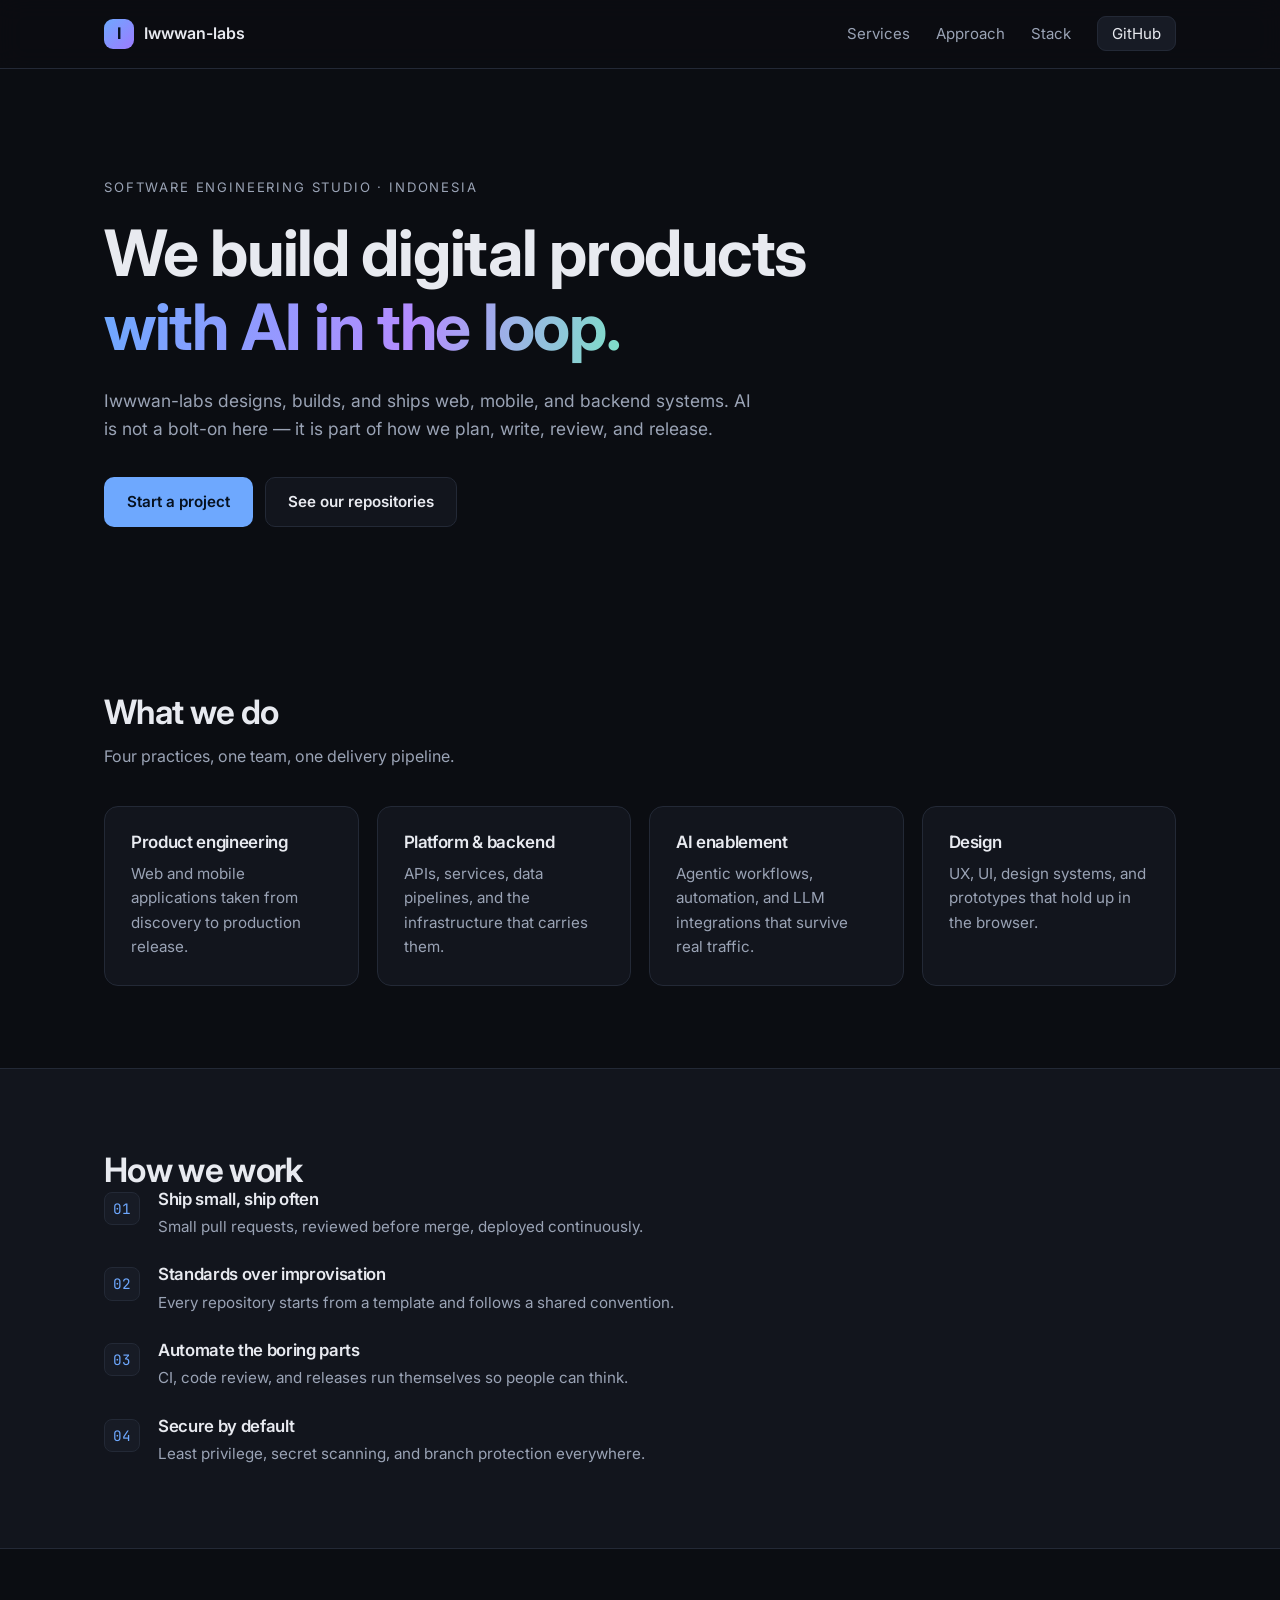
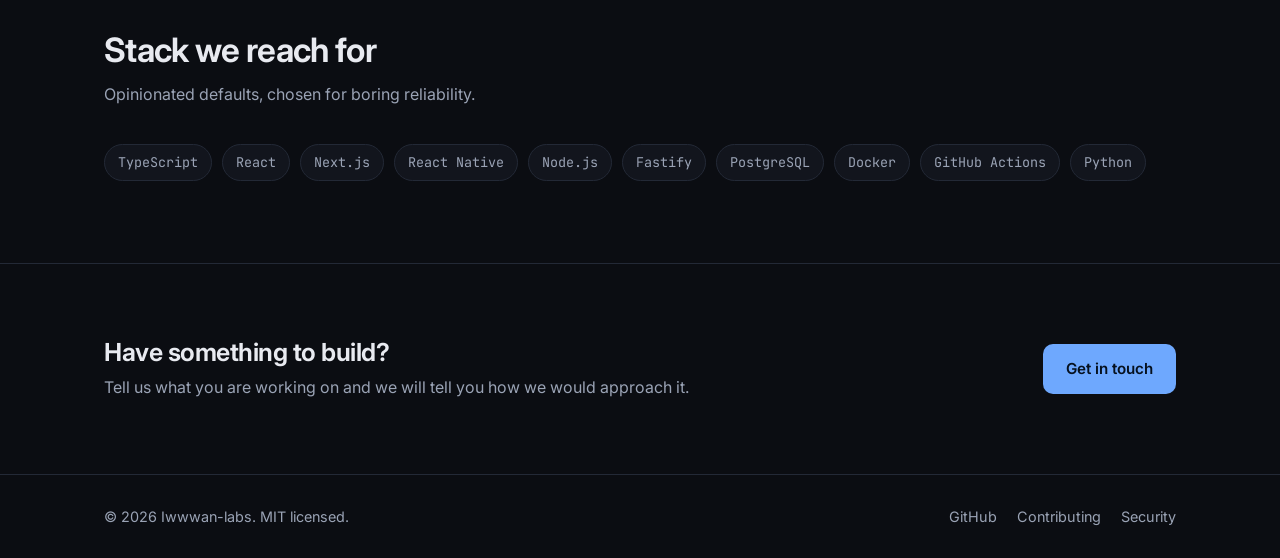
==== index.html @ 3241fed1 "feat: add landing page with Pages deployment - index.html: single-page agency landing site - styles." ====
<!DOCTYPE html>
<html lang="en">
<head>
  <meta charset="UTF-8" />
  <meta name="viewport" content="width=device-width, initial-scale=1.0" />
  <title>Iwwwan-labs — AI-Powered Digital Product &amp; Software Engineering Agency</title>
  <meta name="description" content="Iwwwan-labs designs, builds, and ships digital products — web, mobile, and backend — with AI woven into the way we work." />
  <meta property="og:title" content="Iwwwan-labs" />
  <meta property="og:description" content="AI-Powered Digital Product & Software Engineering Agency" />
  <meta property="og:type" content="website" />
  <link rel="preconnect" href="https://fonts.googleapis.com" />
  <link rel="preconnect" href="https://fonts.gstatic.com" crossorigin />
  <link href="https://fonts.googleapis.com/css2?family=Inter:wght@400;500;600;700&family=JetBrains+Mono:wght@400;500&display=swap" rel="stylesheet" />
  <link rel="stylesheet" href="styles.css" />
</head>
<body>
  <a class="skip-link" href="#main">Skip to content</a>

  <header class="site-header">
    <div class="wrap header-inner">
      <a class="brand" href="/">
        <span class="brand-mark" aria-hidden="true">I</span>
        <span class="brand-name">Iwwwan-labs</span>
      </a>
      <nav aria-label="Main">
        <ul class="nav">
          <li><a href="#services">Services</a></li>
          <li><a href="#approach">Approach</a></li>
          <li><a href="#stack">Stack</a></li>
          <li><a class="nav-cta" href="https://github.com/Iwwwan-labs">GitHub</a></li>
        </ul>
      </nav>
    </div>
  </header>

  <main id="main">
    <section class="hero">
      <div class="wrap">
        <p class="eyebrow">Software engineering studio · Indonesia</p>
        <h1>We build digital products<br /><span class="accent">with AI in the loop.</span></h1>
        <p class="lede">
          Iwwwan-labs designs, builds, and ships web, mobile, and backend systems.
          AI is not a bolt-on here — it is part of how we plan, write, review, and release.
        </p>
        <div class="hero-actions">
          <a class="btn btn-primary" href="mailto:hello@example.com">Start a project</a>
          <a class="btn btn-ghost" href="https://github.com/Iwwwan-labs">See our repositories</a>
        </div>
      </div>
    </section>

    <section id="services" class="section">
      <div class="wrap">
        <h2 class="section-title">What we do</h2>
        <p class="section-sub">Four practices, one team, one delivery pipeline.</p>
        <div class="grid">
          <article class="card">
            <h3>Product engineering</h3>
            <p>Web and mobile applications taken from discovery to production release.</p>
          </article>
          <article class="card">
            <h3>Platform &amp; backend</h3>
            <p>APIs, services, data pipelines, and the infrastructure that carries them.</p>
          </article>
          <article class="card">
            <h3>AI enablement</h3>
            <p>Agentic workflows, automation, and LLM integrations that survive real traffic.</p>
          </article>
          <article class="card">
            <h3>Design</h3>
            <p>UX, UI, design systems, and prototypes that hold up in the browser.</p>
          </article>
        </div>
      </div>
    </section>

    <section id="approach" class="section section-alt">
      <div class="wrap">
        <h2 class="section-title">How we work</h2>
        <ol class="principles">
          <li>
            <h3>Ship small, ship often</h3>
            <p>Small pull requests, reviewed before merge, deployed continuously.</p>
          </li>
          <li>
            <h3>Standards over improvisation</h3>
            <p>Every repository starts from a template and follows a shared convention.</p>
          </li>
          <li>
            <h3>Automate the boring parts</h3>
            <p>CI, code review, and releases run themselves so people can think.</p>
          </li>
          <li>
            <h3>Secure by default</h3>
            <p>Least privilege, secret scanning, and branch protection everywhere.</p>
          </li>
        </ol>
      </div>
    </section>

    <section id="stack" class="section">
      <div class="wrap">
        <h2 class="section-title">Stack we reach for</h2>
        <p class="section-sub">Opinionated defaults, chosen for boring reliability.</p>
        <ul class="tags">
          <li>TypeScript</li>
          <li>React</li>
          <li>Next.js</li>
          <li>React Native</li>
          <li>Node.js</li>
          <li>Fastify</li>
          <li>PostgreSQL</li>
          <li>Docker</li>
          <li>GitHub Actions</li>
          <li>Python</li>
        </ul>
      </div>
    </section>

    <section class="cta">
      <div class="wrap cta-inner">
        <div>
          <h2>Have something to build?</h2>
          <p>Tell us what you are working on and we will tell you how we would approach it.</p>
        </div>
        <a class="btn btn-primary" href="mailto:hello@example.com">Get in touch</a>
      </div>
    </section>
  </main>

  <footer class="site-footer">
    <div class="wrap footer-inner">
      <p>© <span id="year">2026</span> Iwwwan-labs. MIT licensed.</p>
      <ul class="footer-links">
        <li><a href="https://github.com/Iwwwan-labs">GitHub</a></li>
        <li><a href="https://github.com/Iwwwan-labs/.github/blob/main/CONTRIBUTING.md">Contributing</a></li>
        <li><a href="https://github.com/Iwwwan-labs/.github/blob/main/SECURITY.md">Security</a></li>
      </ul>
    </div>
  </footer>

  <script>
    document.getElementById('year').textContent = new Date().getFullYear();
  </script>
</body>
</html>
---- styles.css ----
:root {
  --bg: #0b0d12;
  --surface: #12151d;
  --surface-2: #171b25;
  --border: #232936;
  --text: #e8eaf0;
  --muted: #9aa3b5;
  --accent: #6ea8fe;
  --accent-strong: #4d8ef7;
  --radius: 14px;
  --wrap: 1120px;
}

* { box-sizing: border-box; }

html { scroll-behavior: smooth; }

body {
  margin: 0;
  background: var(--bg);
  color: var(--text);
  font-family: Inter, -apple-system, BlinkMacSystemFont, "Segoe UI", sans-serif;
  line-height: 1.6;
  -webkit-font-smoothing: antialiased;
}

h1, h2, h3 { line-height: 1.15; margin: 0; letter-spacing: -0.02em; }

a { color: inherit; }

.wrap { width: 100%; max-width: var(--wrap); margin: 0 auto; padding: 0 24px; }

.skip-link {
  position: absolute;
  left: -9999px;
  top: 0;
  background: var(--accent);
  color: #06111f;
  padding: 10px 16px;
  border-radius: 0 0 8px 0;
  font-weight: 600;
}
.skip-link:focus { left: 0; z-index: 10; }

/* Header */
.site-header {
  position: sticky;
  top: 0;
  z-index: 5;
  backdrop-filter: blur(12px);
  background: rgba(11, 13, 18, 0.82);
  border-bottom: 1px solid var(--border);
}
.header-inner {
  display: flex;
  align-items: center;
  justify-content: space-between;
  height: 68px;
  gap: 24px;
}
.brand { display: flex; align-items: center; gap: 10px; text-decoration: none; font-weight: 600; }
.brand-mark {
  display: grid;
  place-items: center;
  width: 30px;
  height: 30px;
  border-radius: 9px;
  background: linear-gradient(135deg, var(--accent), #9d7bff);
  color: #06111f;
  font-weight: 700;
}
.nav { display: flex; align-items: center; gap: 26px; list-style: none; margin: 0; padding: 0; }
.nav a { text-decoration: none; color: var(--muted); font-size: 0.94rem; transition: color .15s ease; }
.nav a:hover { color: var(--text); }
.nav-cta {
  color: var(--text) !important;
  border: 1px solid var(--border);
  padding: 7px 14px;
  border-radius: 9px;
  background: var(--surface-2);
}
.nav-cta:hover { border-color: var(--accent); }

/* Hero */
.hero { padding: 108px 0 84px; }
.eyebrow {
  margin: 0 0 18px;
  font-size: 0.82rem;
  letter-spacing: 0.14em;
  text-transform: uppercase;
  color: var(--muted);
}
.hero h1 { font-size: clamp(2.3rem, 6vw, 4rem); font-weight: 700; }
.accent {
  background: linear-gradient(100deg, var(--accent), #b48cff 60%, #7ee0c8);
  -webkit-background-clip: text;
  background-clip: text;
  color: transparent;
}
.lede {
  margin: 24px 0 0;
  max-width: 60ch;
  font-size: 1.09rem;
  color: var(--muted);
}
.hero-actions { display: flex; flex-wrap: wrap; gap: 12px; margin-top: 34px; }

.btn {
  display: inline-block;
  padding: 12px 22px;
  border-radius: 10px;
  text-decoration: none;
  font-weight: 600;
  font-size: 0.95rem;
  border: 1px solid transparent;
  transition: transform .12s ease, background .15s ease, border-color .15s ease;
}
.btn:active { transform: translateY(1px); }
.btn-primary { background: var(--accent); color: #06111f; }
.btn-primary:hover { background: var(--accent-strong); }
.btn-ghost { border-color: var(--border); color: var(--text); background: var(--surface); }
.btn-ghost:hover { border-color: var(--accent); }

/* Sections */
.section { padding: 82px 0; }
.section-alt { background: var(--surface); border-top: 1px solid var(--border); border-bottom: 1px solid var(--border); }
.section-title { font-size: clamp(1.5rem, 3.4vw, 2.1rem); font-weight: 650; }
.section-sub { color: var(--muted); margin: 12px 0 36px; }

.grid {
  display: grid;
  grid-template-columns: repeat(auto-fit, minmax(240px, 1fr));
  gap: 18px;
}
.card {
  background: var(--surface);
  border: 1px solid var(--border);
  border-radius: var(--radius);
  padding: 26px;
}
.card h3 { font-size: 1.06rem; font-weight: 600; }
.card p { margin: 10px 0 0; color: var(--muted); font-size: 0.95rem; }

.principles { list-style: none; counter-reset: step; margin: 0; padding: 0; display: grid; gap: 26px; }
.principles li { counter-increment: step; padding-left: 54px; position: relative; }
.principles li::before {
  content: counter(step, decimal-leading-zero);
  position: absolute;
  left: 0;
  top: 2px;
  font-family: "JetBrains Mono", monospace;
  font-size: 0.9rem;
  color: var(--accent);
  border: 1px solid var(--border);
  border-radius: 8px;
  padding: 4px 8px;
  background: var(--surface-2);
}
.principles h3 { font-size: 1.05rem; font-weight: 600; }
.principles p { margin: 6px 0 0; color: var(--muted); font-size: 0.95rem; max-width: 65ch; }

.tags { display: flex; flex-wrap: wrap; gap: 10px; list-style: none; margin: 0; padding: 0; }
.tags li {
  font-family: "JetBrains Mono", monospace;
  font-size: 0.84rem;
  color: var(--muted);
  border: 1px solid var(--border);
  background: var(--surface);
  padding: 7px 13px;
  border-radius: 999px;
}

/* CTA */
.cta { padding: 74px 0; border-top: 1px solid var(--border); }
.cta-inner {
  display: flex;
  flex-wrap: wrap;
  align-items: center;
  justify-content: space-between;
  gap: 24px;
}
.cta h2 { font-size: 1.55rem; font-weight: 650; }
.cta p { margin: 8px 0 0; color: var(--muted); }

/* Footer */
.site-footer { border-top: 1px solid var(--border); padding: 30px 0; }
.footer-inner {
  display: flex;
  flex-wrap: wrap;
  gap: 14px;
  align-items: center;
  justify-content: space-between;
  color: var(--muted);
  font-size: 0.9rem;
}
.footer-inner p { margin: 0; }
.footer-links { display: flex; gap: 20px; list-style: none; margin: 0; padding: 0; }
.footer-links a { text-decoration: none; color: var(--muted); }
.footer-links a:hover { color: var(--text); }

@media (max-width: 640px) {
  .nav { gap: 16px; }
  .nav li:not(:last-child) { display: none; }
  .hero { padding: 72px 0 60px; }
  .section { padding: 62px 0; }
}

@media (prefers-reduced-motion: reduce) {
  html { scroll-behavior: auto; }
  .btn { transition: none; }
}
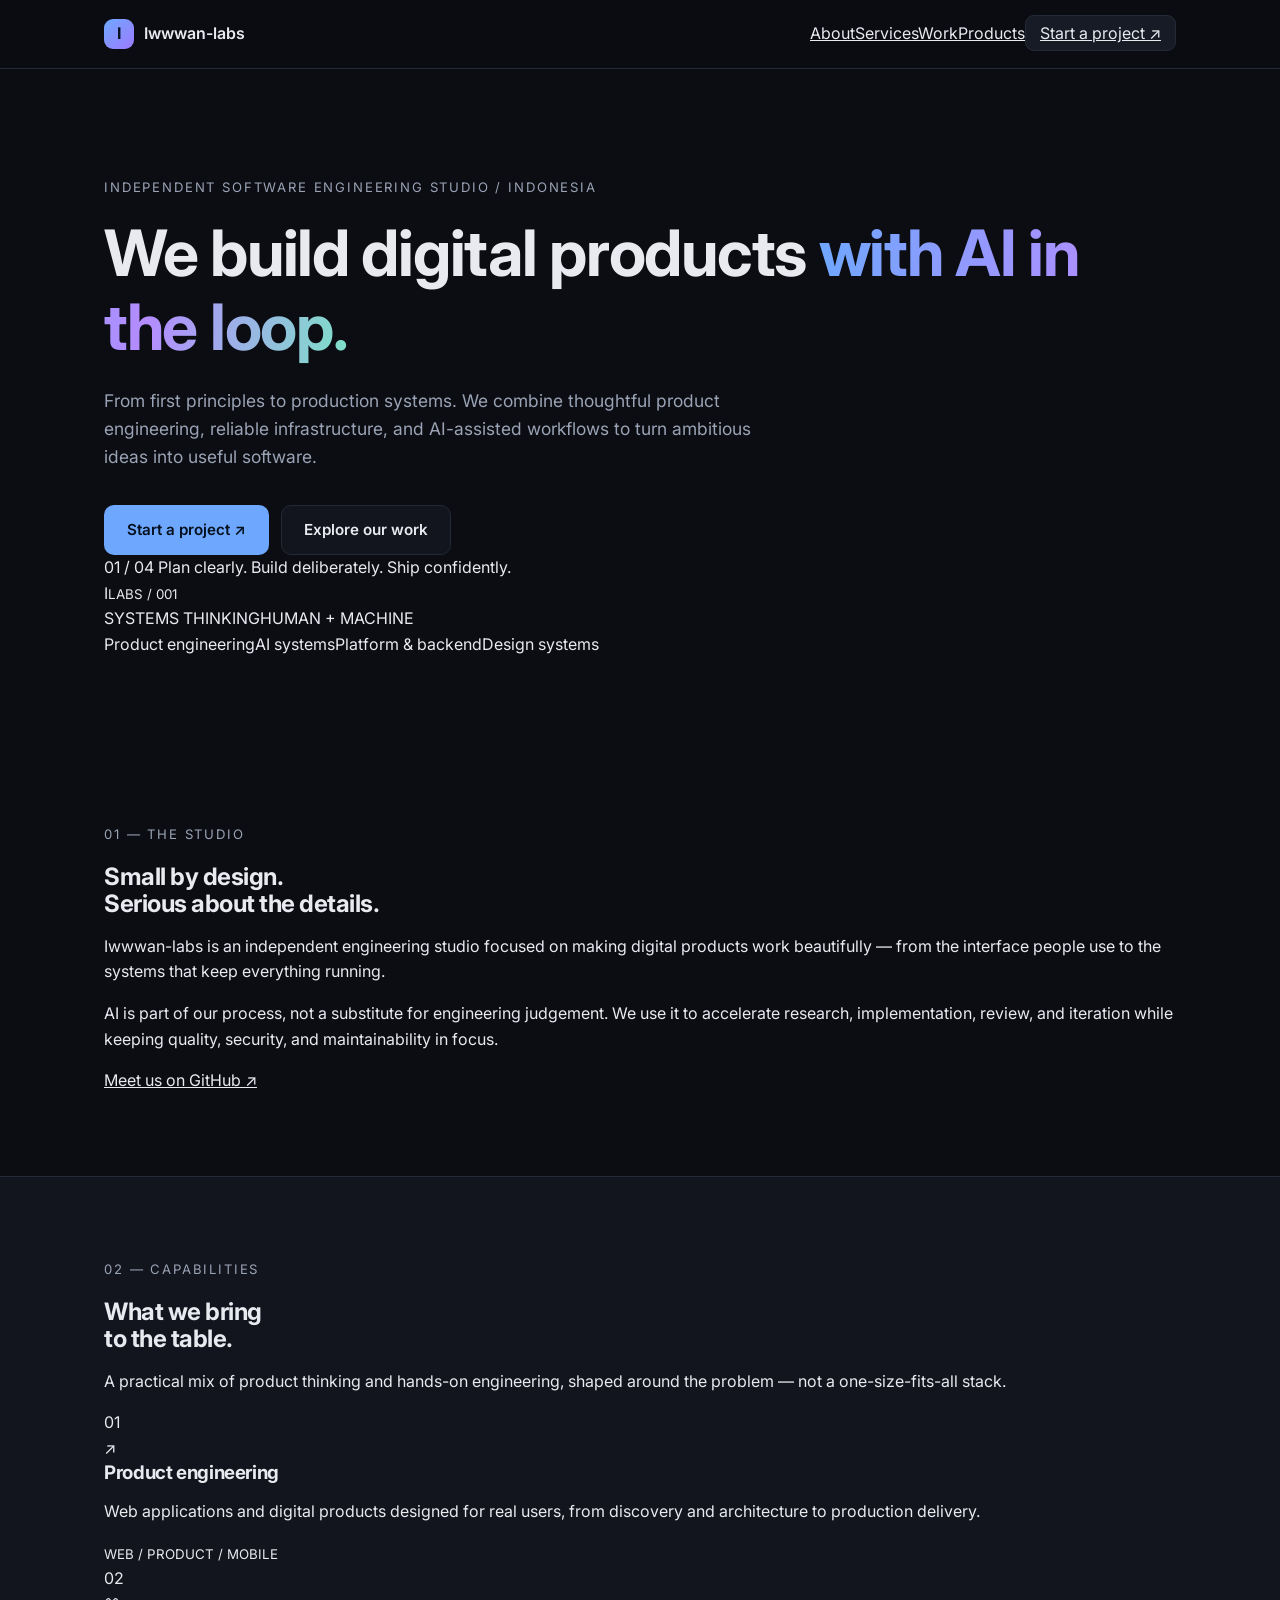
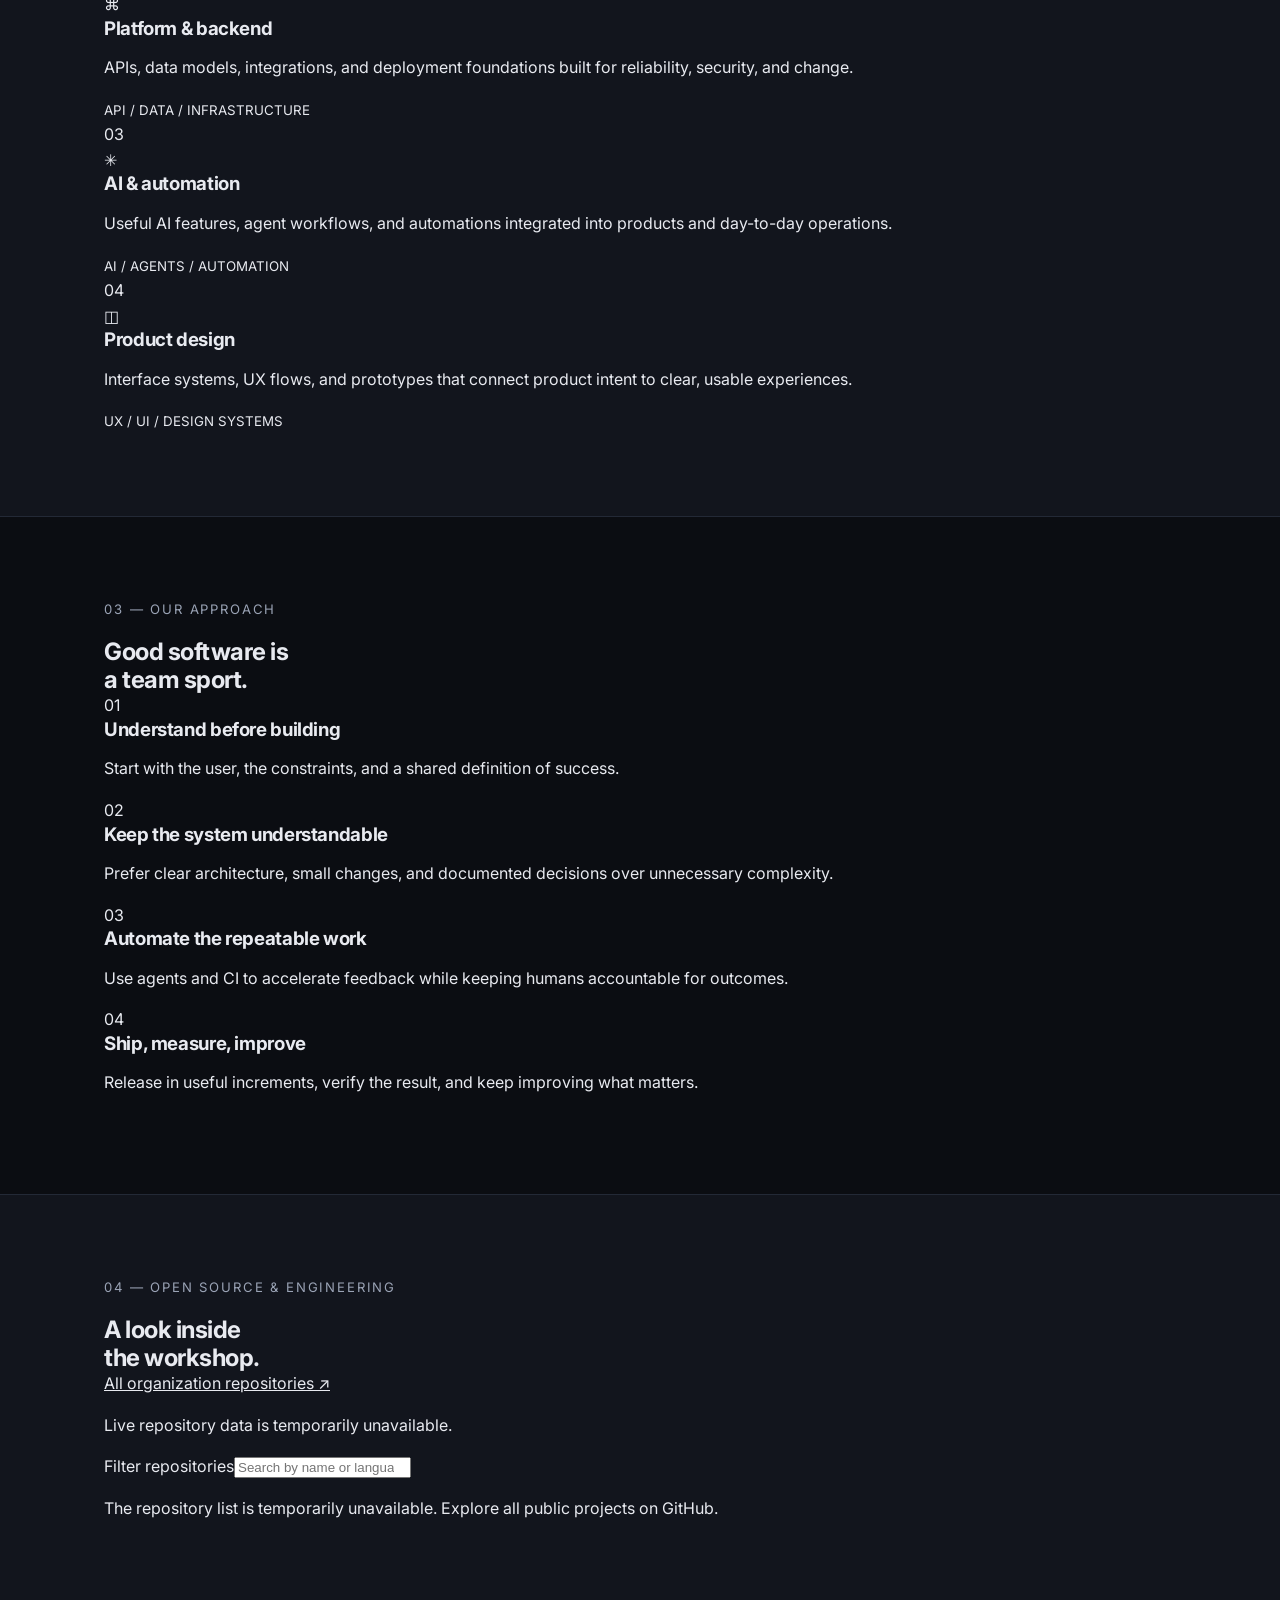
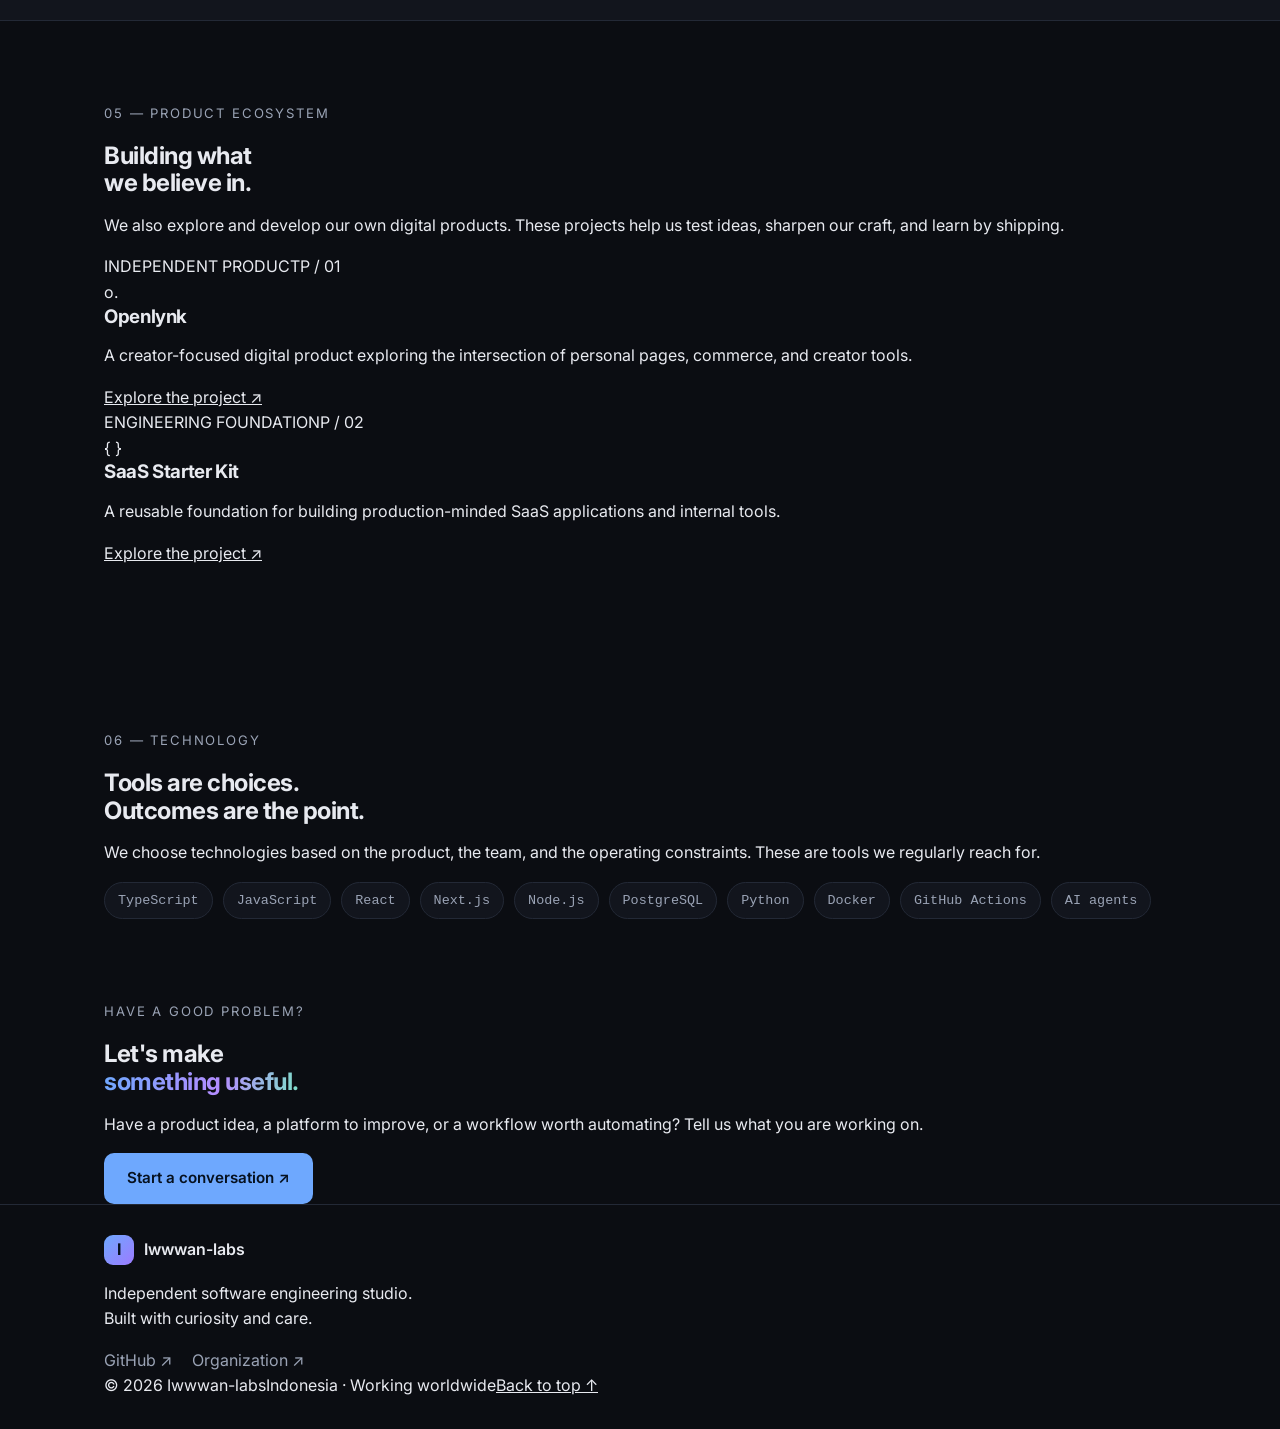
==== commit fe6b3a9d: "feat: rebuild studio website foundation" ====
--- a/index.html
+++ b/index.html
@@ -1,146 +1,107 @@
-<!DOCTYPE html>
+<!doctype html>
 <html lang="en">
 <head>
-  <meta charset="UTF-8" />
-  <meta name="viewport" content="width=device-width, initial-scale=1.0" />
-  <title>Iwwwan-labs — AI-Powered Digital Product &amp; Software Engineering Agency</title>
-  <meta name="description" content="Iwwwan-labs designs, builds, and ships digital products — web, mobile, and backend — with AI woven into the way we work." />
-  <meta property="og:title" content="Iwwwan-labs" />
-  <meta property="og:description" content="AI-Powered Digital Product & Software Engineering Agency" />
-  <meta property="og:type" content="website" />
-  <link rel="preconnect" href="https://fonts.googleapis.com" />
-  <link rel="preconnect" href="https://fonts.gstatic.com" crossorigin />
-  <link href="https://fonts.googleapis.com/css2?family=Inter:wght@400;500;600;700&family=JetBrains+Mono:wght@400;500&display=swap" rel="stylesheet" />
-  <link rel="stylesheet" href="styles.css" />
+<meta charset="utf-8"><meta name="viewport" content="width=device-width,initial-scale=1"><meta name="theme-color" content="#0b0d12">
+<title>Iwwwan-labs — Software engineering, with AI in the loop</title>
+<meta name="description" content="Iwwwan-labs is an independent software engineering studio building thoughtful digital products, reliable platforms, and AI-enabled workflows.">
+<meta name="robots" content="index,follow"><link rel="canonical" href="https://iwwwan-labs.github.io/website/">
+<meta property="og:type" content="website"><meta property="og:site_name" content="Iwwwan-labs"><meta property="og:title" content="Iwwwan-labs — Software engineering, with AI in the loop"><meta property="og:description" content="We design, build, and ship thoughtful digital products and reliable software systems."><meta property="og:url" content="https://iwwwan-labs.github.io/website/"><meta name="twitter:card" content="summary">
+<link rel="preconnect" href="https://fonts.googleapis.com"><link rel="preconnect" href="https://fonts.gstatic.com" crossorigin><link href="https://fonts.googleapis.com/css2?family=DM+Mono:wght@400;500&family=Inter:wght@400;500;600;700;800&display=swap" rel="stylesheet"><link rel="stylesheet" href="./styles.css">
+<script type="application/ld+json">{"@context":"https://schema.org","@type":"Organization","name":"Iwwwan-labs","url":"https://iwwwan-labs.github.io/website/","description":"Independent software engineering studio building digital products and AI-enabled systems.","sameAs":["https://github.com/Iwwwan-labs"]}</script>
 </head>
 <body>
-  <a class="skip-link" href="#main">Skip to content</a>
-
-  <header class="site-header">
-    <div class="wrap header-inner">
-      <a class="brand" href="/">
-        <span class="brand-mark" aria-hidden="true">I</span>
-        <span class="brand-name">Iwwwan-labs</span>
-      </a>
-      <nav aria-label="Main">
-        <ul class="nav">
-          <li><a href="#services">Services</a></li>
-          <li><a href="#approach">Approach</a></li>
-          <li><a href="#stack">Stack</a></li>
-          <li><a class="nav-cta" href="https://github.com/Iwwwan-labs">GitHub</a></li>
-        </ul>
-      </nav>
-    </div>
-  </header>
-
-  <main id="main">
-    <section class="hero">
-      <div class="wrap">
-        <p class="eyebrow">Software engineering studio · Indonesia</p>
-        <h1>We build digital products<br /><span class="accent">with AI in the loop.</span></h1>
-        <p class="lede">
-          Iwwwan-labs designs, builds, and ships web, mobile, and backend systems.
-          AI is not a bolt-on here — it is part of how we plan, write, review, and release.
-        </p>
-        <div class="hero-actions">
-          <a class="btn btn-primary" href="mailto:hello@example.com">Start a project</a>
-          <a class="btn btn-ghost" href="https://github.com/Iwwwan-labs">See our repositories</a>
-        </div>
-      </div>
-    </section>
-
-    <section id="services" class="section">
-      <div class="wrap">
-        <h2 class="section-title">What we do</h2>
-        <p class="section-sub">Four practices, one team, one delivery pipeline.</p>
-        <div class="grid">
-          <article class="card">
-            <h3>Product engineering</h3>
-            <p>Web and mobile applications taken from discovery to production release.</p>
-          </article>
-          <article class="card">
-            <h3>Platform &amp; backend</h3>
-            <p>APIs, services, data pipelines, and the infrastructure that carries them.</p>
-          </article>
-          <article class="card">
-            <h3>AI enablement</h3>
-            <p>Agentic workflows, automation, and LLM integrations that survive real traffic.</p>
-          </article>
-          <article class="card">
-            <h3>Design</h3>
-            <p>UX, UI, design systems, and prototypes that hold up in the browser.</p>
-          </article>
-        </div>
-      </div>
-    </section>
-
-    <section id="approach" class="section section-alt">
-      <div class="wrap">
-        <h2 class="section-title">How we work</h2>
-        <ol class="principles">
-          <li>
-            <h3>Ship small, ship often</h3>
-            <p>Small pull requests, reviewed before merge, deployed continuously.</p>
-          </li>
-          <li>
-            <h3>Standards over improvisation</h3>
-            <p>Every repository starts from a template and follows a shared convention.</p>
-          </li>
-          <li>
-            <h3>Automate the boring parts</h3>
-            <p>CI, code review, and releases run themselves so people can think.</p>
-          </li>
-          <li>
-            <h3>Secure by default</h3>
-            <p>Least privilege, secret scanning, and branch protection everywhere.</p>
-          </li>
-        </ol>
-      </div>
-    </section>
-
-    <section id="stack" class="section">
-      <div class="wrap">
-        <h2 class="section-title">Stack we reach for</h2>
-        <p class="section-sub">Opinionated defaults, chosen for boring reliability.</p>
-        <ul class="tags">
-          <li>TypeScript</li>
-          <li>React</li>
-          <li>Next.js</li>
-          <li>React Native</li>
-          <li>Node.js</li>
-          <li>Fastify</li>
-          <li>PostgreSQL</li>
-          <li>Docker</li>
-          <li>GitHub Actions</li>
-          <li>Python</li>
-        </ul>
-      </div>
-    </section>
-
-    <section class="cta">
-      <div class="wrap cta-inner">
-        <div>
-          <h2>Have something to build?</h2>
-          <p>Tell us what you are working on and we will tell you how we would approach it.</p>
-        </div>
-        <a class="btn btn-primary" href="mailto:hello@example.com">Get in touch</a>
-      </div>
-    </section>
-  </main>
-
-  <footer class="site-footer">
-    <div class="wrap footer-inner">
-      <p>© <span id="year">2026</span> Iwwwan-labs. MIT licensed.</p>
-      <ul class="footer-links">
-        <li><a href="https://github.com/Iwwwan-labs">GitHub</a></li>
-        <li><a href="https://github.com/Iwwwan-labs/.github/blob/main/CONTRIBUTING.md">Contributing</a></li>
-        <li><a href="https://github.com/Iwwwan-labs/.github/blob/main/SECURITY.md">Security</a></li>
-      </ul>
-    </div>
-  </footer>
-
-  <script>
-    document.getElementById('year').textContent = new Date().getFullYear();
-  </script>
-</body>
-</html>
+<a class="skip-link" href="#main">Skip to content</a>
+<header class="site-header"><div class="wrap header-inner"><a class="brand" href="./" aria-label="Iwwwan-labs home"><span class="brand-mark" aria-hidden="true">I</span><span>Iwwwan-labs</span></a><nav class="site-nav" aria-label="Main navigation"><a href="#about">About</a><a href="#services">Services</a><a href="#work">Work</a><a href="#products">Products</a><a class="nav-cta" href="#contact">Start a project ↗</a></nav></div></header>
+<main id="main">
+<section class="hero"><div class="wrap hero-grid"><div><p class="eyebrow"><span class="status-dot"></span> Independent software engineering studio <span>/</span> Indonesia</p><h1>We build digital products <span class="accent">with AI in the loop.</span></h1><p class="lede">From first principles to production systems. We combine thoughtful product engineering, reliable infrastructure, and AI-assisted workflows to turn ambitious ideas into useful software.</p><div class="hero-actions"><a class="btn btn-primary" href="#contact">Start a project ↗</a><a class="btn btn-ghost" href="#work">Explore our work</a></div><div class="hero-note"><span>01 / 04</span> Plan clearly. Build deliberately. Ship confidently.</div></div><div class="hero-art" aria-label="Abstract connected software systems"><div class="orbit orbit-a"></div><div class="orbit orbit-b"></div><div class="orbit orbit-c"></div><div class="core">I<small>LABS / 001</small></div><i class="node node-a"></i><i class="node node-b"></i><i class="node node-c"></i><span class="art-label label-a">SYSTEMS THINKING</span><span class="art-label label-b">HUMAN + MACHINE</span></div></div><div class="wrap hero-strip"><span>Product engineering</span><span>AI systems</span><span>Platform &amp; backend</span><span>Design systems</span></div></section>
+<section id="about" class="section"><div class="wrap split"><div><p class="eyebrow">01 — The studio</p><h2>Small by design.<br><span class="muted">Serious about the details.</span></h2></div><div class="copy"><p class="lead-copy">Iwwwan-labs is an independent engineering studio focused on making digital products work beautifully — from the interface people use to the systems that keep everything running.</p><p>AI is part of our process, not a substitute for engineering judgement. We use it to accelerate research, implementation, review, and iteration while keeping quality, security, and maintainability in focus.</p><a class="text-link" href="https://github.com/Iwwwan-labs" target="_blank" rel="noreferrer">Meet us on GitHub ↗</a></div></div></section>
+<section id="services" class="section section-alt"><div class="wrap"><div class="section-heading"><div><p class="eyebrow">02 — Capabilities</p><h2>What we bring<br><span class="muted">to the table.</span></h2></div><p class="intro">A practical mix of product thinking and hands-on engineering, shaped around the problem — not a one-size-fits-all stack.</p></div><div class="service-grid">
+<article class="service-card"><span class="number">01</span><div class="service-icon">↗</div><h3>Product engineering</h3><p>Web applications and digital products designed for real users, from discovery and architecture to production delivery.</p><small>WEB / PRODUCT / MOBILE</small></article>
+<article class="service-card"><span class="number">02</span><div class="service-icon">⌘</div><h3>Platform &amp; backend</h3><p>APIs, data models, integrations, and deployment foundations built for reliability, security, and change.</p><small>API / DATA / INFRASTRUCTURE</small></article>
+<article class="service-card"><span class="number">03</span><div class="service-icon">✳</div><h3>AI &amp; automation</h3><p>Useful AI features, agent workflows, and automations integrated into products and day-to-day operations.</p><small>AI / AGENTS / AUTOMATION</small></article>
+<article class="service-card"><span class="number">04</span><div class="service-icon">◫</div><h3>Product design</h3><p>Interface systems, UX flows, and prototypes that connect product intent to clear, usable experiences.</p><small>UX / UI / DESIGN SYSTEMS</small></article>
+</div></div></section>
+<section class="section"><div class="wrap split"><div><p class="eyebrow">03 — Our approach</p><h2>Good software is<br><span class="muted">a team sport.</span></h2></div><div class="approach-list">
+<article><span>01</span><div><h3>Understand before building</h3><p>Start with the user, the constraints, and a shared definition of success.</p></div></article>
+<article><span>02</span><div><h3>Keep the system understandable</h3><p>Prefer clear architecture, small changes, and documented decisions over unnecessary complexity.</p></div></article>
+<article><span>03</span><div><h3>Automate the repeatable work</h3><p>Use agents and CI to accelerate feedback while keeping humans accountable for outcomes.</p></div></article>
+<article><span>04</span><div><h3>Ship, measure, improve</h3><p>Release in useful increments, verify the result, and keep improving what matters.</p></div></article>
+</div></div></section>
+<section id="work" class="section section-alt"><div class="wrap"><div class="section-heading"><div><p class="eyebrow">04 — Open source &amp; engineering</p><h2>A look inside<br><span class="muted">the workshop.</span></h2></div><a class="text-link" href="https://github.com/Iwwwan-labs" target="_blank" rel="noreferrer">All organization repositories ↗</a></div><div class="repo-toolbar"><p id="repo-status" role="status" aria-live="polite">Loading public repositories…</p><label for="repo-search">Filter repositories</label><input id="repo-search" type="search" placeholder="Search by name or language" autocomplete="off"></div><div class="repo-grid" id="repo-grid" aria-busy="true"><article class="repo-card skeleton"></article><article class="repo-card skeleton"></article><article class="repo-card skeleton"></article></div><noscript><p class="repo-empty">Repository cards need JavaScript. Browse public projects on <a href="https://github.com/Iwwwan-labs">GitHub</a>.</p></noscript></div></section>
+<section id="products" class="section"><div class="wrap"><div class="section-heading"><div><p class="eyebrow">05 — Product ecosystem</p><h2>Building what<br><span class="muted">we believe in.</span></h2></div><p class="intro">We also explore and develop our own digital products. These projects help us test ideas, sharpen our craft, and learn by shipping.</p></div><div class="product-grid">
+<article class="product-card featured"><div class="product-meta"><span>INDEPENDENT PRODUCT</span><span>P / 01</span></div><div class="product-symbol">o.</div><h3>Openlynk</h3><p>A creator-focused digital product exploring the intersection of personal pages, commerce, and creator tools.</p><a class="text-link" href="https://github.com/iwwwan-io/openlynk-monorepo" target="_blank" rel="noreferrer">Explore the project ↗</a></article>
+<article class="product-card"><div class="product-meta"><span>ENGINEERING FOUNDATION</span><span>P / 02</span></div><div class="product-symbol brackets">{ }</div><h3>SaaS Starter Kit</h3><p>A reusable foundation for building production-minded SaaS applications and internal tools.</p><a class="text-link" href="https://github.com/iwwwan-io/saas-starterkit" target="_blank" rel="noreferrer">Explore the project ↗</a></article>
+</div></div></section>
+<section id="stack" class="section section-stack"><div class="wrap stack-layout"><div><p class="eyebrow">06 — Technology</p><h2>Tools are choices.<br><span class="muted">Outcomes are the point.</span></h2></div><div><p class="intro">We choose technologies based on the product, the team, and the operating constraints. These are tools we regularly reach for.</p><ul class="tags"><li>TypeScript</li><li>JavaScript</li><li>React</li><li>Next.js</li><li>Node.js</li><li>PostgreSQL</li><li>Python</li><li>Docker</li><li>GitHub Actions</li><li>AI agents</li></ul></div></div></section>
+<section id="contact" class="contact"><div class="wrap"><p class="eyebrow">Have a good problem?</p><h2>Let's make<br><span class="accent">something useful.</span></h2><p>Have a product idea, a platform to improve, or a workflow worth automating? Tell us what you are working on.</p><a class="btn btn-primary" href="https://github.com/Iwwwan-labs" target="_blank" rel="noreferrer">Start a conversation ↗</a></div></section>
+</main>
+<footer class="site-footer"><div class="wrap footer-main"><a class="brand" href="./"><span class="brand-mark">I</span><span>Iwwwan-labs</span></a><p>Independent software engineering studio.<br>Built with curiosity and care.</p><div class="footer-links"><a href="https://github.com/Iwwwan-labs" target="_blank" rel="noreferrer">GitHub ↗</a><a href="https://github.com/Iwwwan-labs/.github" target="_blank" rel="noreferrer">Organization ↗</a></div></div><div class="wrap footer-bottom"><span>© <span id="year">2026</span> Iwwwan-labs</span><span>Indonesia · Working worldwide</span><a href="#main">Back to top ↑</a></div></footer>
+<script>
+(function () {
+  "use strict";
+  var grid = document.getElementById("repo-grid");
+  var status = document.getElementById("repo-status");
+  var search = document.getElementById("repo-search");
+  var repositories = [];
+  function node(tag, className, value) {
+    var item = document.createElement(tag);
+    if (className) item.className = className;
+    if (value !== undefined) item.textContent = value;
+    return item;
+  }
+  function render(items) {
+    grid.replaceChildren();
+    grid.setAttribute("aria-busy", "false");
+    if (!items.length) {
+      grid.appendChild(node("p", "repo-empty", "No repositories match that search."));
+      return;
+    }
+    items.slice(0, 6).forEach(function (repo) {
+      var card = node("article", "repo-card");
+      var top = node("div", "repo-card-top");
+      top.appendChild(node("span", "repo-language", repo.language || "Open source"));
+      if (repo.stargazers_count > 0) top.appendChild(node("span", "repo-stars", "★ " + repo.stargazers_count));
+      card.appendChild(top);
+      var heading = node("h3");
+      var link = node("a", "", repo.name);
+      link.href = repo.html_url;
+      link.target = "_blank";
+      link.rel = "noreferrer";
+      heading.appendChild(link);
+      card.appendChild(heading);
+      card.appendChild(node("p", "repo-description", repo.description || "Public project from the Iwwwan-labs organization."));
+      var footer = node("div", "repo-footer");
+      footer.appendChild(node("span", "repo-kind", repo.fork ? "FORK" : "REPOSITORY"));
+      var date = repo.updated_at ? new Date(repo.updated_at).toLocaleDateString(undefined, {year:"numeric",month:"short"}) : "";
+      footer.appendChild(node("span", "repo-date", date ? "Updated " + date : ""));
+      card.appendChild(footer);
+      grid.appendChild(card);
+    });
+  }
+  function filter() {
+    var query = search.value.trim().toLowerCase();
+    var matches = repositories.filter(function (repo) {
+      return (repo.name + " " + (repo.description || "") + " " + (repo.language || "")).toLowerCase().indexOf(query) !== -1;
+    });
+    status.textContent = "Showing " + Math.min(matches.length, 6) + " of " + matches.length + " matching public repositories";
+    render(matches);
+  }
+  search.addEventListener("input", filter);
+  fetch("https://api.github.com/orgs/Iwwwan-labs/repos?type=public&sort=updated&per_page=100", {headers:{Accept:"application/vnd.github+json"}})
+    .then(function (response) {
+      if (!response.ok) throw new Error("GitHub API returned " + response.status);
+      return response.json();
+    })
+    .then(function (data) {
+      repositories = data.filter(function (repo) { return !repo.archived; });
+      filter();
+    })
+    .catch(function () {
+      grid.setAttribute("aria-busy", "false");
+      grid.replaceChildren(node("p", "repo-empty", "The repository list is temporarily unavailable. Explore all public projects on GitHub."));
+      status.textContent = "Live repository data is temporarily unavailable.";
+    });
+  document.getElementById("year").textContent = new Date().getFullYear();
+}());
+</script>
+</body></html>
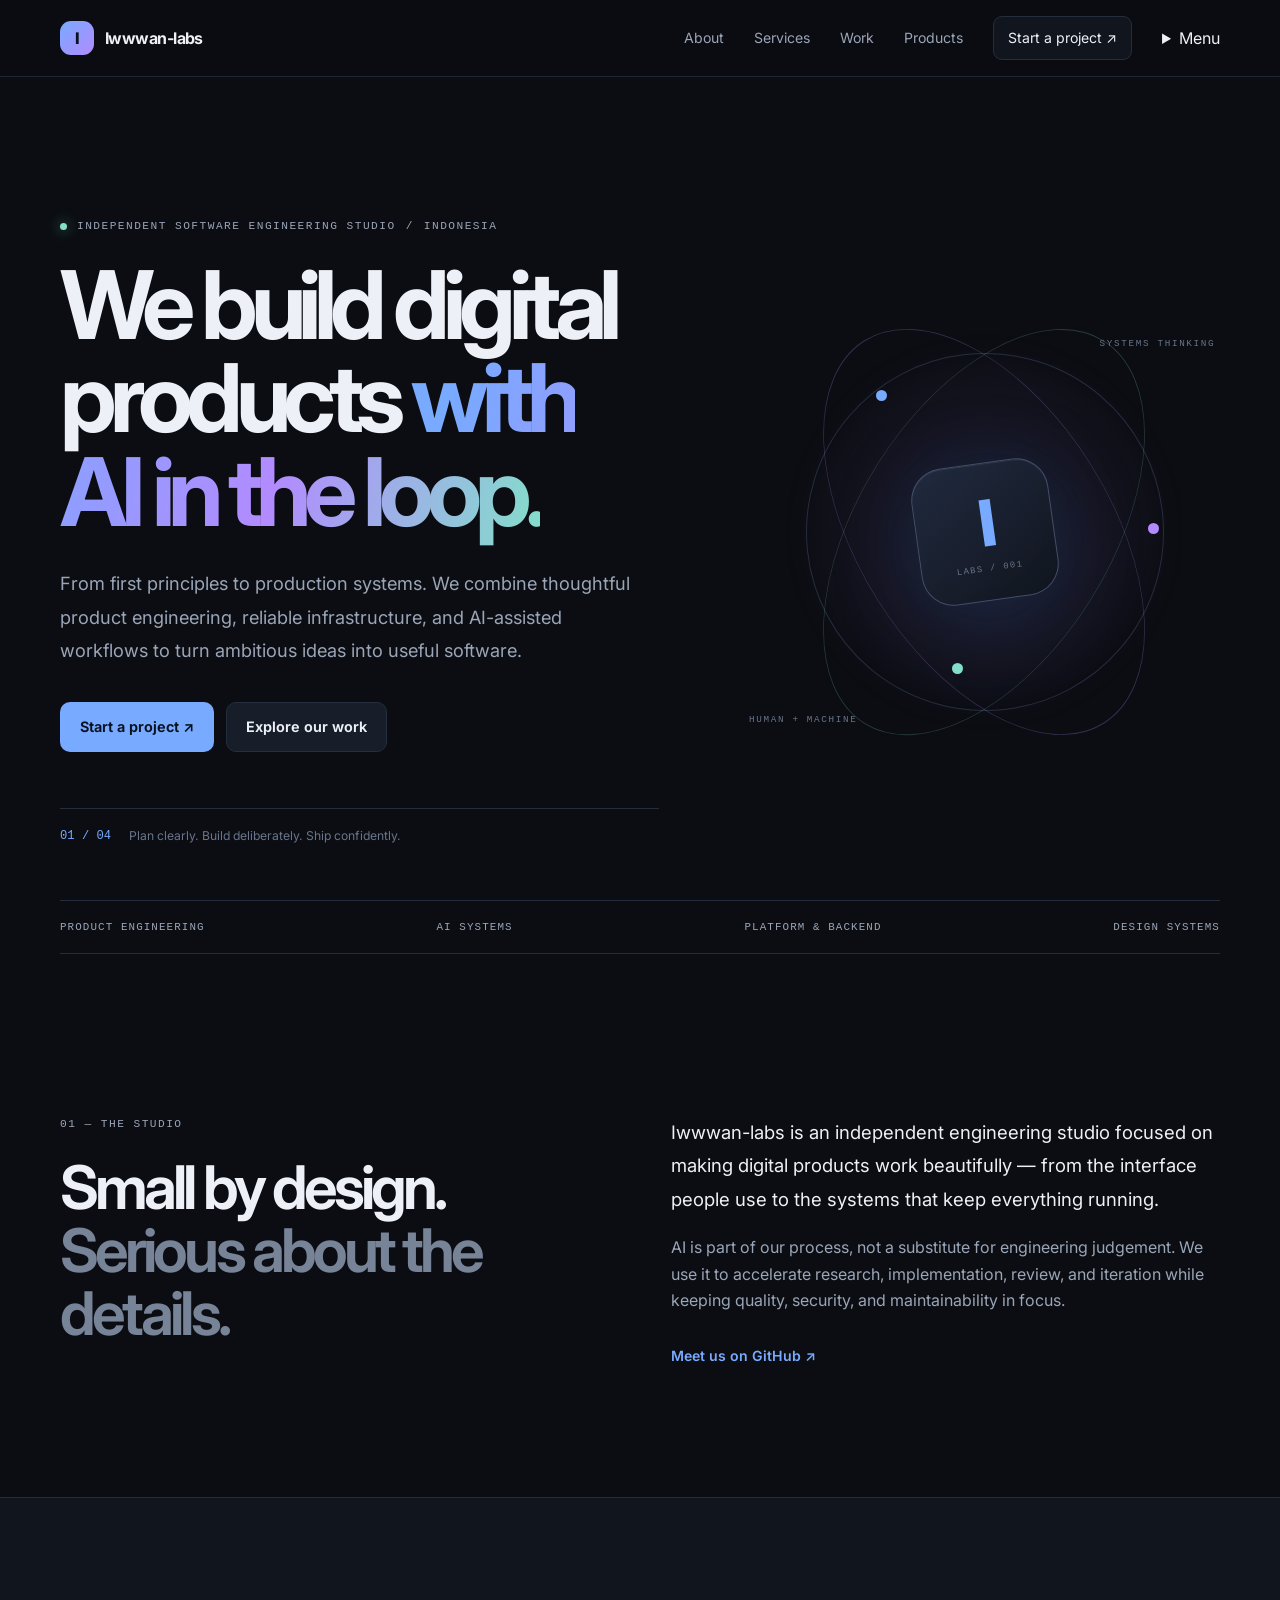
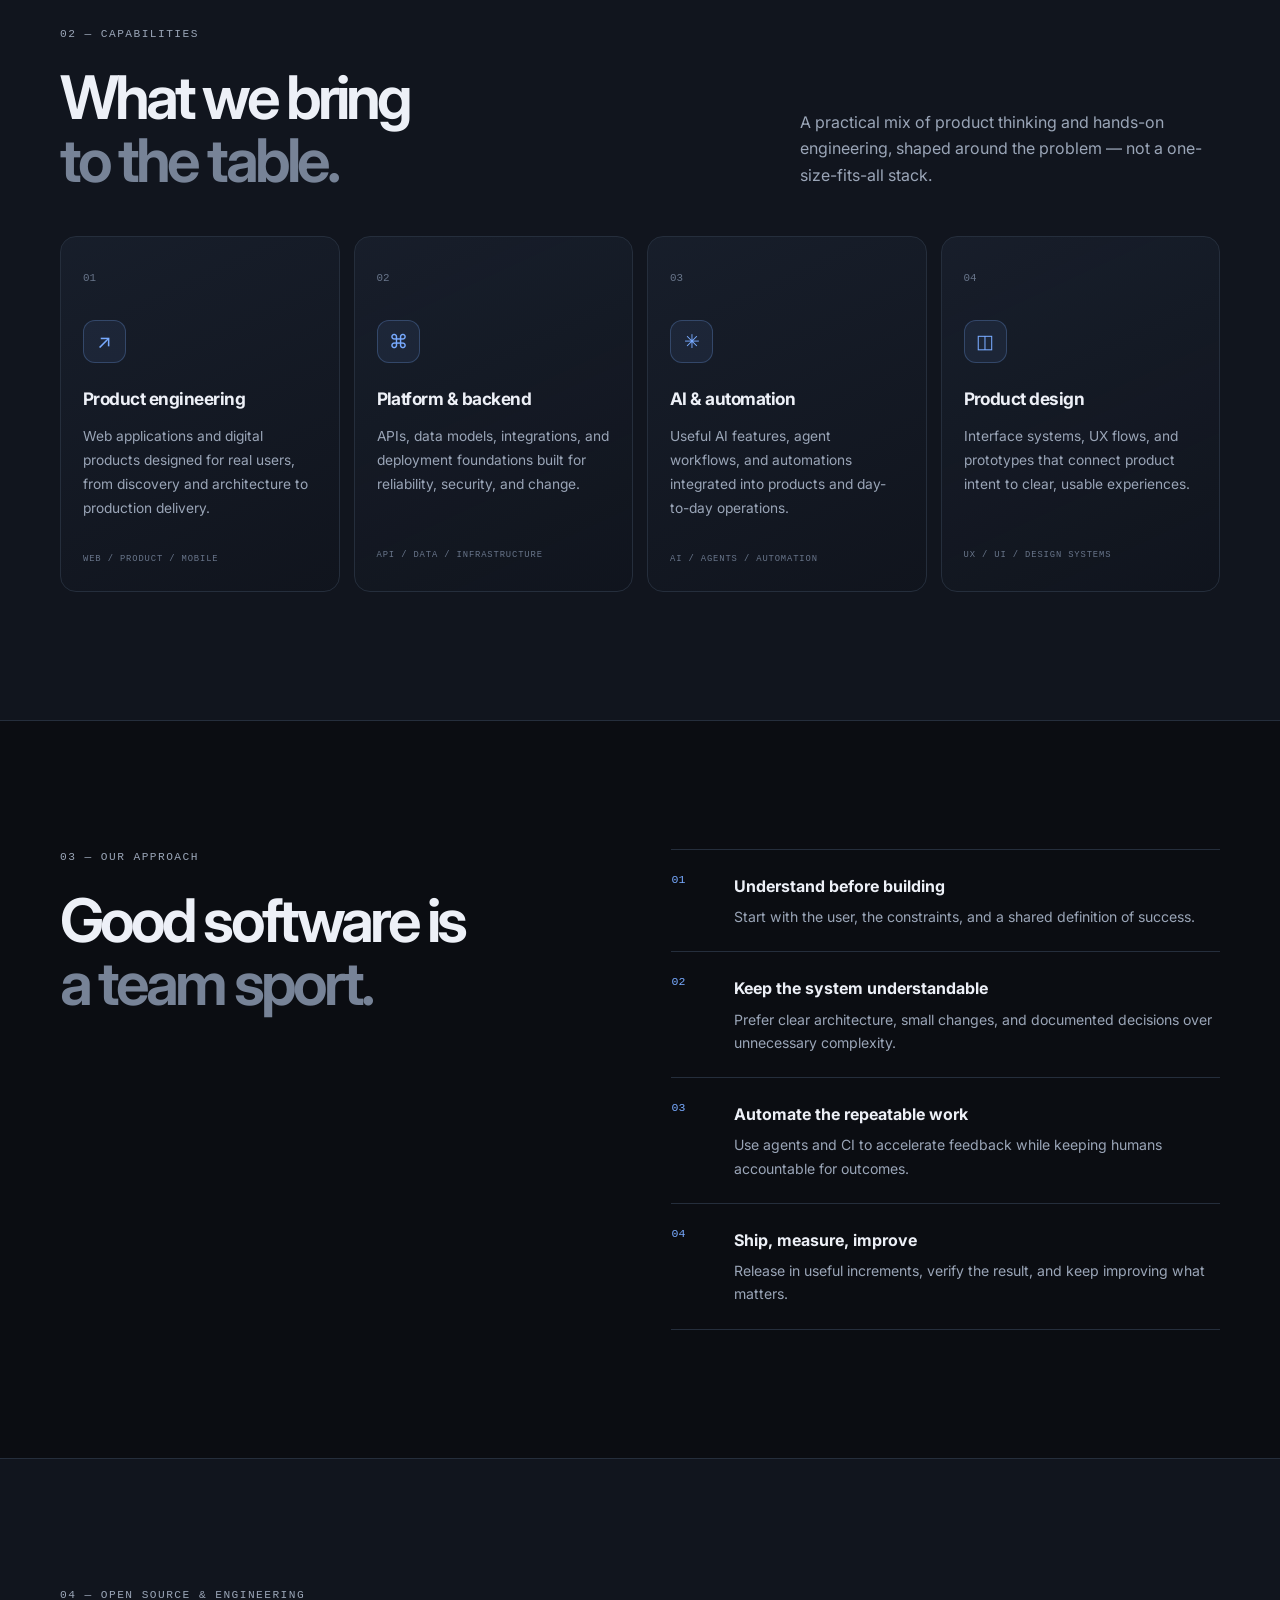
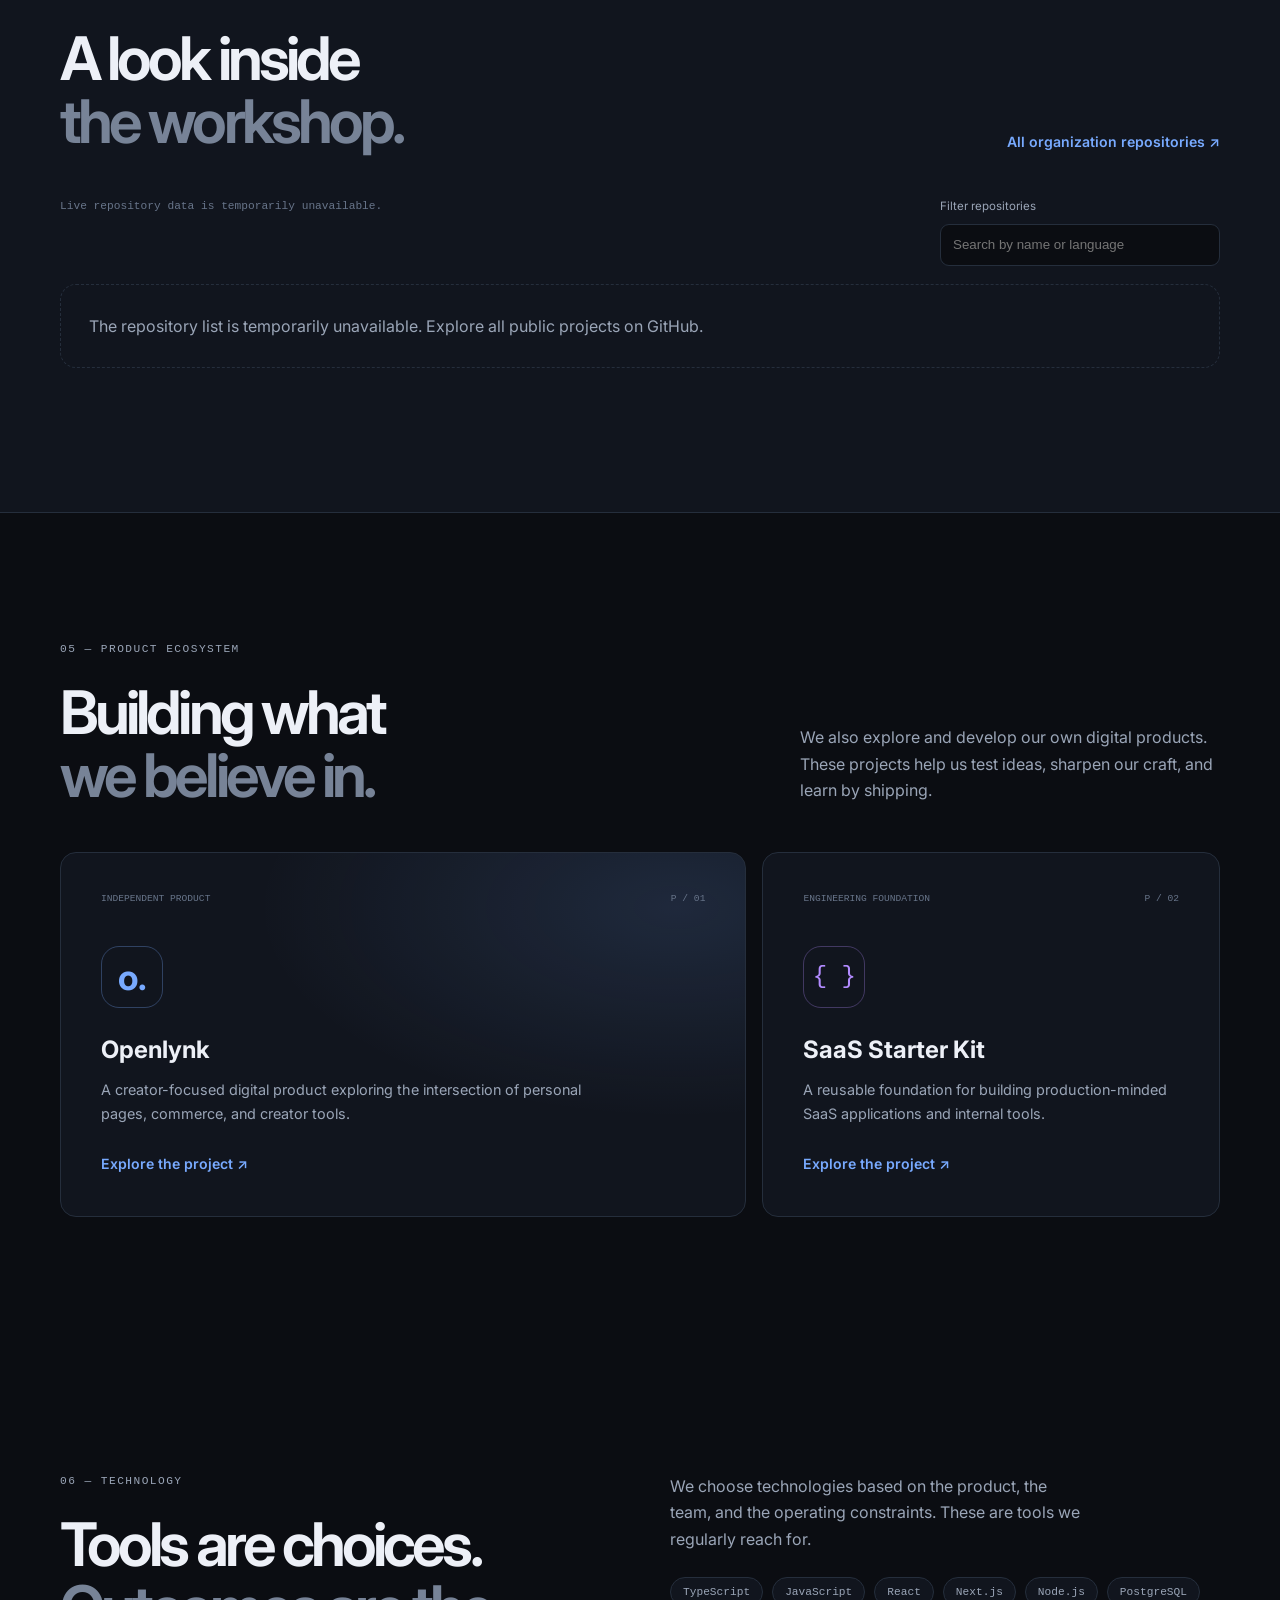
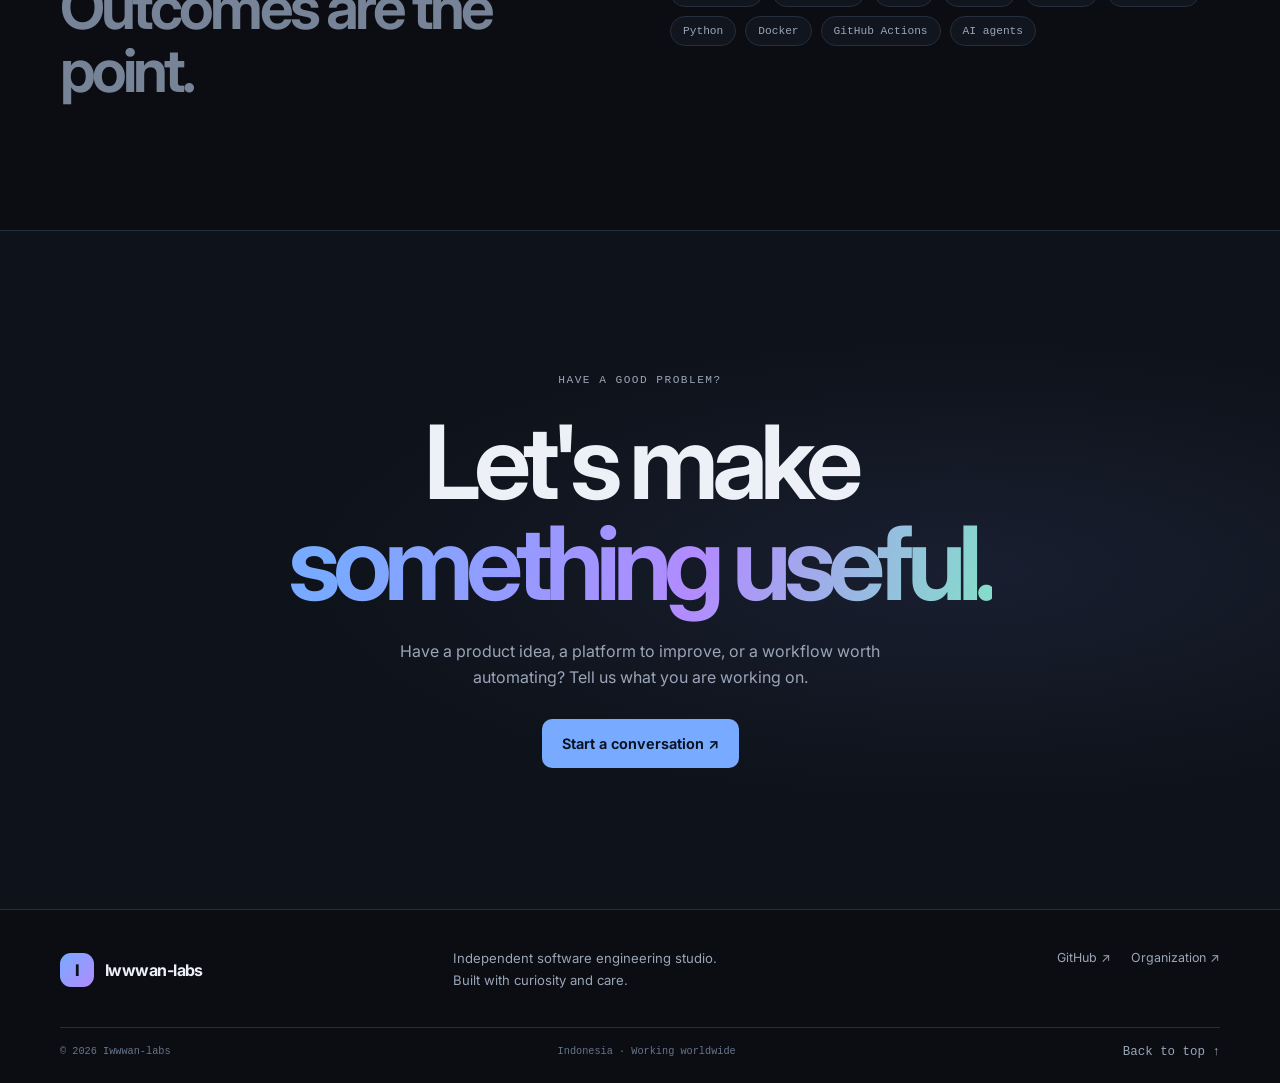
==== commit 25904e68: "feat: add accessible mobile section navigation" ====
--- a/index.html
+++ b/index.html
@@ -11,7 +11,7 @@
 </head>
 <body>
 <a class="skip-link" href="#main">Skip to content</a>
-<header class="site-header"><div class="wrap header-inner"><a class="brand" href="./" aria-label="Iwwwan-labs home"><span class="brand-mark" aria-hidden="true">I</span><span>Iwwwan-labs</span></a><nav class="site-nav" aria-label="Main navigation"><a href="#about">About</a><a href="#services">Services</a><a href="#work">Work</a><a href="#products">Products</a><a class="nav-cta" href="#contact">Start a project ↗</a></nav></div></header>
+<header class="site-header"><div class="wrap header-inner"><a class="brand" href="./" aria-label="Iwwwan-labs home"><span class="brand-mark" aria-hidden="true">I</span><span>Iwwwan-labs</span></a><nav class="site-nav" aria-label="Main navigation"><a href="#about">About</a><a href="#services">Services</a><a href="#work">Work</a><a href="#products">Products</a><a class="nav-cta" href="#contact">Start a project ↗</a><details class="mobile-menu"><summary>Menu</summary><div class="mobile-menu-panel"><a href="#about">About</a><a href="#services">Services</a><a href="#work">Work</a><a href="#products">Products</a><a href="#stack">Technology</a></div></details></nav></div></header>
 <main id="main">
 <section class="hero"><div class="wrap hero-grid"><div><p class="eyebrow"><span class="status-dot"></span> Independent software engineering studio <span>/</span> Indonesia</p><h1>We build digital products <span class="accent">with AI in the loop.</span></h1><p class="lede">From first principles to production systems. We combine thoughtful product engineering, reliable infrastructure, and AI-assisted workflows to turn ambitious ideas into useful software.</p><div class="hero-actions"><a class="btn btn-primary" href="#contact">Start a project ↗</a><a class="btn btn-ghost" href="#work">Explore our work</a></div><div class="hero-note"><span>01 / 04</span> Plan clearly. Build deliberately. Ship confidently.</div></div><div class="hero-art" aria-label="Abstract connected software systems"><div class="orbit orbit-a"></div><div class="orbit orbit-b"></div><div class="orbit orbit-c"></div><div class="core">I<small>LABS / 001</small></div><i class="node node-a"></i><i class="node node-b"></i><i class="node node-c"></i><span class="art-label label-a">SYSTEMS THINKING</span><span class="art-label label-b">HUMAN + MACHINE</span></div></div><div class="wrap hero-strip"><span>Product engineering</span><span>AI systems</span><span>Platform &amp; backend</span><span>Design systems</span></div></section>
 <section id="about" class="section"><div class="wrap split"><div><p class="eyebrow">01 — The studio</p><h2>Small by design.<br><span class="muted">Serious about the details.</span></h2></div><div class="copy"><p class="lead-copy">Iwwwan-labs is an independent engineering studio focused on making digital products work beautifully — from the interface people use to the systems that keep everything running.</p><p>AI is part of our process, not a substitute for engineering judgement. We use it to accelerate research, implementation, review, and iteration while keeping quality, security, and maintainability in focus.</p><a class="text-link" href="https://github.com/Iwwwan-labs" target="_blank" rel="noreferrer">Meet us on GitHub ↗</a></div></div></section>
--- a/styles.css
+++ b/styles.css
@@ -1,211 +1,12 @@
-:root {
-  --bg: #0b0d12;
-  --surface: #12151d;
-  --surface-2: #171b25;
-  --border: #232936;
-  --text: #e8eaf0;
-  --muted: #9aa3b5;
-  --accent: #6ea8fe;
-  --accent-strong: #4d8ef7;
-  --radius: 14px;
-  --wrap: 1120px;
-}
-
-* { box-sizing: border-box; }
-
-html { scroll-behavior: smooth; }
-
-body {
-  margin: 0;
-  background: var(--bg);
-  color: var(--text);
-  font-family: Inter, -apple-system, BlinkMacSystemFont, "Segoe UI", sans-serif;
-  line-height: 1.6;
-  -webkit-font-smoothing: antialiased;
-}
-
-h1, h2, h3 { line-height: 1.15; margin: 0; letter-spacing: -0.02em; }
-
-a { color: inherit; }
-
-.wrap { width: 100%; max-width: var(--wrap); margin: 0 auto; padding: 0 24px; }
-
-.skip-link {
-  position: absolute;
-  left: -9999px;
-  top: 0;
-  background: var(--accent);
-  color: #06111f;
-  padding: 10px 16px;
-  border-radius: 0 0 8px 0;
-  font-weight: 600;
-}
-.skip-link:focus { left: 0; z-index: 10; }
-
-/* Header */
-.site-header {
-  position: sticky;
-  top: 0;
-  z-index: 5;
-  backdrop-filter: blur(12px);
-  background: rgba(11, 13, 18, 0.82);
-  border-bottom: 1px solid var(--border);
-}
-.header-inner {
-  display: flex;
-  align-items: center;
-  justify-content: space-between;
-  height: 68px;
-  gap: 24px;
-}
-.brand { display: flex; align-items: center; gap: 10px; text-decoration: none; font-weight: 600; }
-.brand-mark {
-  display: grid;
-  place-items: center;
-  width: 30px;
-  height: 30px;
-  border-radius: 9px;
-  background: linear-gradient(135deg, var(--accent), #9d7bff);
-  color: #06111f;
-  font-weight: 700;
-}
-.nav { display: flex; align-items: center; gap: 26px; list-style: none; margin: 0; padding: 0; }
-.nav a { text-decoration: none; color: var(--muted); font-size: 0.94rem; transition: color .15s ease; }
-.nav a:hover { color: var(--text); }
-.nav-cta {
-  color: var(--text) !important;
-  border: 1px solid var(--border);
-  padding: 7px 14px;
-  border-radius: 9px;
-  background: var(--surface-2);
-}
-.nav-cta:hover { border-color: var(--accent); }
-
-/* Hero */
-.hero { padding: 108px 0 84px; }
-.eyebrow {
-  margin: 0 0 18px;
-  font-size: 0.82rem;
-  letter-spacing: 0.14em;
-  text-transform: uppercase;
-  color: var(--muted);
-}
-.hero h1 { font-size: clamp(2.3rem, 6vw, 4rem); font-weight: 700; }
-.accent {
-  background: linear-gradient(100deg, var(--accent), #b48cff 60%, #7ee0c8);
-  -webkit-background-clip: text;
-  background-clip: text;
-  color: transparent;
-}
-.lede {
-  margin: 24px 0 0;
-  max-width: 60ch;
-  font-size: 1.09rem;
-  color: var(--muted);
-}
-.hero-actions { display: flex; flex-wrap: wrap; gap: 12px; margin-top: 34px; }
-
-.btn {
-  display: inline-block;
-  padding: 12px 22px;
-  border-radius: 10px;
-  text-decoration: none;
-  font-weight: 600;
-  font-size: 0.95rem;
-  border: 1px solid transparent;
-  transition: transform .12s ease, background .15s ease, border-color .15s ease;
-}
-.btn:active { transform: translateY(1px); }
-.btn-primary { background: var(--accent); color: #06111f; }
-.btn-primary:hover { background: var(--accent-strong); }
-.btn-ghost { border-color: var(--border); color: var(--text); background: var(--surface); }
-.btn-ghost:hover { border-color: var(--accent); }
-
-/* Sections */
-.section { padding: 82px 0; }
-.section-alt { background: var(--surface); border-top: 1px solid var(--border); border-bottom: 1px solid var(--border); }
-.section-title { font-size: clamp(1.5rem, 3.4vw, 2.1rem); font-weight: 650; }
-.section-sub { color: var(--muted); margin: 12px 0 36px; }
-
-.grid {
-  display: grid;
-  grid-template-columns: repeat(auto-fit, minmax(240px, 1fr));
-  gap: 18px;
-}
-.card {
-  background: var(--surface);
-  border: 1px solid var(--border);
-  border-radius: var(--radius);
-  padding: 26px;
-}
-.card h3 { font-size: 1.06rem; font-weight: 600; }
-.card p { margin: 10px 0 0; color: var(--muted); font-size: 0.95rem; }
-
-.principles { list-style: none; counter-reset: step; margin: 0; padding: 0; display: grid; gap: 26px; }
-.principles li { counter-increment: step; padding-left: 54px; position: relative; }
-.principles li::before {
-  content: counter(step, decimal-leading-zero);
-  position: absolute;
-  left: 0;
-  top: 2px;
-  font-family: "JetBrains Mono", monospace;
-  font-size: 0.9rem;
-  color: var(--accent);
-  border: 1px solid var(--border);
-  border-radius: 8px;
-  padding: 4px 8px;
-  background: var(--surface-2);
-}
-.principles h3 { font-size: 1.05rem; font-weight: 600; }
-.principles p { margin: 6px 0 0; color: var(--muted); font-size: 0.95rem; max-width: 65ch; }
-
-.tags { display: flex; flex-wrap: wrap; gap: 10px; list-style: none; margin: 0; padding: 0; }
-.tags li {
-  font-family: "JetBrains Mono", monospace;
-  font-size: 0.84rem;
-  color: var(--muted);
-  border: 1px solid var(--border);
-  background: var(--surface);
-  padding: 7px 13px;
-  border-radius: 999px;
-}
-
-/* CTA */
-.cta { padding: 74px 0; border-top: 1px solid var(--border); }
-.cta-inner {
-  display: flex;
-  flex-wrap: wrap;
-  align-items: center;
-  justify-content: space-between;
-  gap: 24px;
-}
-.cta h2 { font-size: 1.55rem; font-weight: 650; }
-.cta p { margin: 8px 0 0; color: var(--muted); }
-
-/* Footer */
-.site-footer { border-top: 1px solid var(--border); padding: 30px 0; }
-.footer-inner {
-  display: flex;
-  flex-wrap: wrap;
-  gap: 14px;
-  align-items: center;
-  justify-content: space-between;
-  color: var(--muted);
-  font-size: 0.9rem;
-}
-.footer-inner p { margin: 0; }
-.footer-links { display: flex; gap: 20px; list-style: none; margin: 0; padding: 0; }
-.footer-links a { text-decoration: none; color: var(--muted); }
-.footer-links a:hover { color: var(--text); }
-
-@media (max-width: 640px) {
-  .nav { gap: 16px; }
-  .nav li:not(:last-child) { display: none; }
-  .hero { padding: 72px 0 60px; }
-  .section { padding: 62px 0; }
-}
-
-@media (prefers-reduced-motion: reduce) {
-  html { scroll-behavior: auto; }
-  .btn { transition: none; }
-}
+:root{color-scheme:dark;--bg:#0b0d12;--surface:#11151e;--surface-2:#171d29;--border:#252e3c;--text:#edf0f7;--muted:#9aa5b7;--subtle:#68758a;--accent:#78aaff;--purple:#b28bff;--mint:#83dfc9;--radius:16px;--wrap:1160px}
+*{box-sizing:border-box}html{scroll-behavior:smooth;scroll-padding-top:88px}body{margin:0;background:var(--bg);color:var(--text);font:16px/1.65 Inter,-apple-system,BlinkMacSystemFont,"Segoe UI",sans-serif;-webkit-font-smoothing:antialiased}a{color:inherit}::selection{background:#78aaff44}.wrap{width:min(100% - 48px,var(--wrap));margin:auto}.skip-link{position:absolute;top:8px;left:-999px;z-index:20;padding:10px 16px;background:var(--accent);color:#07111f}.skip-link:focus{left:8px}
+.site-header{position:sticky;top:0;z-index:10;border-bottom:1px solid #252e3ccc;background:#0b0d12e8;backdrop-filter:blur(18px)}.header-inner{min-height:76px;display:flex;align-items:center;justify-content:space-between;gap:24px}.brand{display:inline-flex;align-items:center;gap:11px;text-decoration:none;font-weight:700;letter-spacing:-.035em}.brand-mark{display:grid;width:34px;aspect-ratio:1;place-items:center;border-radius:11px;background:linear-gradient(135deg,var(--accent),var(--purple));color:#09111d;font-weight:800}.site-nav{display:flex;align-items:center;gap:clamp(15px,2.4vw,30px)}.site-nav a{color:var(--muted);text-decoration:none;font-size:.88rem}.site-nav a:hover,.site-nav a:focus-visible{color:var(--text)}.site-nav .nav-cta{padding:9px 14px;border:1px solid var(--border);border-radius:9px;background:var(--surface);color:var(--text)}
+.eyebrow{display:flex;align-items:center;gap:10px;margin:0 0 22px;color:var(--muted);font: .7rem/1.6 "DM Mono",monospace;letter-spacing:.13em;text-transform:uppercase}.status-dot{width:7px;height:7px;border-radius:50%;background:var(--mint);box-shadow:0 0 14px #83dfc9a6}.hero{padding:clamp(80px,11vw,144px) 0 34px;overflow:hidden}.hero-grid{display:grid;grid-template-columns:minmax(0,1.12fr) minmax(300px,.88fr);align-items:center;gap:clamp(36px,7vw,100px)}h1,h2,h3,p{margin-top:0}.hero h1{max-width:760px;margin-bottom:0;font-size:clamp(3.2rem,7.4vw,6.2rem);font-weight:700;letter-spacing:-.075em;line-height:.99}.accent{background:linear-gradient(105deg,var(--accent) 8%,var(--purple) 58%,var(--mint));-webkit-background-clip:text;background-clip:text;color:transparent}.lede{max-width:590px;margin:28px 0 0;color:var(--muted);font-size:clamp(1rem,1.5vw,1.14rem);line-height:1.85}.hero-actions{display:flex;flex-wrap:wrap;gap:12px;margin-top:34px}.btn{display:inline-flex;min-height:48px;align-items:center;justify-content:center;gap:12px;padding:12px 19px;border:1px solid transparent;border-radius:10px;text-decoration:none;font-size:.9rem;font-weight:650;transition:transform .16s ease,background .16s ease}.btn:hover{transform:translateY(-2px)}.btn:focus-visible,a:focus-visible,input:focus-visible{outline:2px solid var(--accent);outline-offset:4px}.btn-primary{background:var(--accent);color:#07111f}.btn-primary:hover{background:#91baff}.btn-ghost{border-color:var(--border);background:var(--surface-2);color:var(--text)}.hero-note{display:flex;flex-wrap:wrap;gap:18px;margin-top:56px;padding-top:17px;border-top:1px solid var(--border);color:var(--subtle);font-size:.76rem}.hero-note span{color:var(--accent);font-family:"DM Mono",monospace}.hero-art{position:relative;display:grid;min-height:430px;place-items:center;isolation:isolate}.hero-art:before{position:absolute;z-index:-1;width:82%;aspect-ratio:1;border-radius:50%;background:radial-gradient(circle,#587dd229,#8768ca14 44%,transparent 72%);content:"";filter:blur(8px)}.orbit{position:absolute;border:1px solid #7e9bd238;border-radius:50%}.orbit-a{width:76%;aspect-ratio:1;transform:rotate(-28deg)}.orbit-b,.orbit-c{width:96%;aspect-ratio:1;transform:rotate(58deg) scaleY(.56);border-color:#b28bff40}.orbit-c{transform:rotate(-58deg) scaleY(.56);border-color:#83dfc938}.core{display:grid;width:138px;aspect-ratio:1;place-items:center;align-content:center;gap:9px;border:1px solid #96b0e05c;border-radius:32px;background:linear-gradient(145deg,#212b40f0,#11151ef5);box-shadow:0 20px 90px #3a59a038,inset 0 1px #ffffff14;font-size:4rem;font-weight:800;letter-spacing:-.1em;line-height:1;transform:rotate(-8deg);background-clip:padding-box;color:var(--accent)}.core small{color:var(--subtle);font: .55rem "DM Mono",monospace;letter-spacing:.16em}.node{position:absolute;width:11px;aspect-ratio:1;border-radius:50%;background:var(--accent);box-shadow:0 0 24px #78aaff e6}.node-a{top:17%;left:27%}.node-b{top:48%;right:13%;background:var(--purple)}.node-c{bottom:17%;left:43%;background:var(--mint)}.art-label{position:absolute;color:var(--subtle);font: .58rem "DM Mono",monospace;letter-spacing:.18em}.label-a{top:5%;right:1%}.label-b{bottom:5%;left:0}.hero-strip{display:flex;flex-wrap:wrap;justify-content:space-between;gap:12px 24px;margin-top:54px;padding:20px 0;border-block:1px solid var(--border);color:var(--muted);font: .68rem "DM Mono",monospace;letter-spacing:.1em;text-transform:uppercase}
+.section{padding:clamp(76px,10vw,132px) 0}.section-alt{border-block:1px solid var(--border);background:var(--surface)}.split{display:grid;grid-template-columns:minmax(0,.95fr) minmax(0,1.05fr);gap:clamp(36px,9vw,140px)}h2{margin-bottom:0;font-size:clamp(2.25rem,4.7vw,4.1rem);font-weight:650;letter-spacing:-.065em;line-height:1.05}.muted{color:#778397}.copy{max-width:590px;color:var(--muted)}.copy p{margin-bottom:18px}.copy .lead-copy{color:var(--text);font-size:1.16rem;line-height:1.8}.text-link{display:inline-flex;gap:10px;margin-top:13px;color:var(--accent);text-decoration:none;font-size:.88rem;font-weight:600}.text-link:hover{color:#b6d2ff}.section-heading{display:flex;align-items:end;justify-content:space-between;gap:34px;margin-bottom:44px}.intro{max-width:420px;margin:0 0 4px;color:var(--muted)}.service-grid{display:grid;grid-template-columns:repeat(4,minmax(0,1fr));gap:14px}.service-card{min-height:300px;padding:25px 22px 22px;border:1px solid var(--border);border-radius:var(--radius);background:linear-gradient(155deg,#181f2ce6,#10141dcc);transition:transform .18s,border-color .18s}.service-card:hover{transform:translateY(-4px);border-color:#465673}.number{color:var(--subtle);font: .68rem "DM Mono",monospace}.service-icon{display:grid;width:43px;height:43px;place-items:center;margin:32px 0 22px;border:1px solid #78aaff40;border-radius:12px;background:#78aaff14;color:var(--accent);font-size:1.2rem}.service-card h3{margin-bottom:10px;font-size:1.08rem;letter-spacing:-.03em}.service-card p{min-height:92px;margin-bottom:22px;color:var(--muted);font-size:.86rem;line-height:1.75}.service-card small{color:var(--subtle);font: .55rem "DM Mono",monospace;letter-spacing:.1em}
+.approach-list{border-top:1px solid var(--border)}.approach-list article{display:grid;grid-template-columns:48px 1fr;gap:15px;padding:23px 0;border-bottom:1px solid var(--border)}.approach-list article>span{color:var(--accent);font: .72rem "DM Mono",monospace}.approach-list h3{margin-bottom:6px;font-size:1rem}.approach-list p{margin-bottom:0;color:var(--muted);font-size:.88rem}
+.repo-toolbar{display:grid;grid-template-columns:1fr minmax(190px,280px);align-items:center;gap:8px 18px;margin-bottom:18px}.repo-toolbar p{grid-column:1;grid-row:1;margin:0;color:var(--subtle);font: .7rem "DM Mono",monospace}.repo-toolbar label{grid-column:2;grid-row:1;color:var(--muted);font-size:.72rem}.repo-toolbar input{grid-column:2;grid-row:2;width:100%;min-height:42px;padding:9px 12px;border:1px solid var(--border);border-radius:9px;background:var(--bg);color:var(--text)}.repo-grid{display:grid;grid-template-columns:repeat(3,minmax(0,1fr));gap:14px}.repo-card{display:flex;min-height:220px;flex-direction:column;padding:22px;border:1px solid var(--border);border-radius:var(--radius);background:#0b0d1261}.repo-card-top,.repo-footer{display:flex;align-items:center;justify-content:space-between;gap:12px}.repo-language{color:var(--mint)}.repo-language,.repo-stars,.repo-date,.repo-kind{font: .65rem "DM Mono",monospace;color:var(--subtle)}.repo-card h3{margin:27px 0 8px;font-size:1.08rem}.repo-card h3 a{text-decoration:none}.repo-card h3 a:hover{color:var(--accent)}.repo-description{display:-webkit-box;overflow:hidden;margin:0 0 24px;color:var(--muted);font-size:.83rem;line-height:1.7;-webkit-box-orient:vertical;-webkit-line-clamp:3}.repo-footer{margin-top:auto;padding-top:13px;border-top:1px solid var(--border)}.repo-empty{grid-column:1/-1;padding:28px;border:1px dashed var(--border);border-radius:var(--radius);color:var(--muted)}.repo-empty a{color:var(--accent)}.skeleton{min-height:220px;background:linear-gradient(100deg,#11151e,#1a2230,#11151e);background-size:200% 100%;animation:shimmer 1.5s infinite}@keyframes shimmer{to{background-position:-200% 0}}
+.product-grid{display:grid;grid-template-columns:1.2fr .8fr;gap:16px}.product-card{min-height:340px;padding:clamp(24px,4vw,40px);border:1px solid var(--border);border-radius:var(--radius);background:var(--surface)}.featured{background:radial-gradient(ellipse at 90% 15%,#78aaff22,transparent 48%),var(--surface)}.product-meta{display:flex;justify-content:space-between;gap:12px;color:var(--subtle);font: .6rem "DM Mono",monospace}.product-symbol{display:grid;width:62px;height:62px;place-items:center;margin:42px 0 22px;border:1px solid #78aaff4d;border-radius:18px;color:var(--accent);font-size:2.2rem;font-weight:700}.product-symbol.brackets{color:var(--purple);border-color:#b28bff4d;font:1.5rem "DM Mono",monospace}.product-card h3{margin-bottom:9px;font-size:1.5rem}.product-card p{max-width:480px;margin-bottom:13px;color:var(--muted);font-size:.9rem}.stack-layout{display:grid;grid-template-columns:1fr 1fr;gap:60px}.stack-layout .intro{margin-bottom:25px}.tags{display:flex;flex-wrap:wrap;gap:9px;margin:0;padding:0;list-style:none}.tags li{padding:8px 12px;border:1px solid var(--border);border-radius:999px;background:var(--surface);color:var(--muted);font: .7rem "DM Mono",monospace}
+.contact{padding:clamp(80px,11vw,145px) 0;border-block:1px solid var(--border);background:radial-gradient(ellipse at 75% 50%,#5d73be22,transparent 48%),#0e121a;text-align:center}.contact .wrap{display:flex;flex-direction:column;align-items:center}.contact h2{font-size:clamp(3.3rem,8vw,6.8rem);letter-spacing:-.075em;line-height:.98}.contact p:not(.eyebrow){max-width:510px;margin:25px 0 28px;color:var(--muted)}.site-footer{padding:38px 0 22px}.footer-main{display:grid;grid-template-columns:1fr 1fr 1fr;gap:20px;padding-bottom:35px}.footer-main>p{margin:0;color:var(--muted);font-size:.82rem}.footer-links{display:flex;justify-content:end;gap:20px}.footer-links a,.footer-bottom a{color:var(--muted);text-decoration:none;font-size:.78rem}.footer-links a:hover,.footer-bottom a:hover{color:var(--text)}.footer-bottom{display:flex;justify-content:space-between;gap:16px;padding-top:17px;border-top:1px solid var(--border);color:var(--subtle);font: .64rem "DM Mono",monospace}
+@media(max-width:900px){.hero-grid{grid-template-columns:1fr .75fr;gap:20px}.hero-art{min-height:350px}.service-grid{grid-template-columns:repeat(2,minmax(0,1fr))}.service-card{min-height:270px}.service-card p{min-height:72px}}
+@media(max-width:680px){.wrap{width:min(100% - 36px,var(--wrap))}.header-inner{min-height:68px;gap:12px}.site-nav{gap:12px}.site-nav>a:not(.nav-cta){display:none}.site-nav .nav-cta{padding:8px 10px;font-size:.75rem}.hero{padding-top:75px}.hero-grid{grid-template-columns:1fr}.hero h1{font-size:clamp(3.15rem,14vw,5rem)}.lede{margin-top:22px;font-size:1rem}.hero-art{min-height:290px;margin-top:10px}.core{width:112px;border-radius:26px;font-size:3.3rem}.hero-note{margin-top:34px}.hero-strip{margin-top:30px;font-size:.58rem}.section{padding:76px 0}.split,.stack-layout{grid-template-columns:1fr;gap:30px}.section-heading{display:block}.section-heading .intro{margin-top:20px}.service-grid,.repo-grid{grid-template-columns:1fr}.service-card{min-height:0}.service-card p{min-height:0}.service-icon{margin:24px 0 16px}.repo-toolbar{grid-template-columns:1fr}.repo-toolbar p,.repo-toolbar label,.repo-toolbar input{grid-column:1;grid-row:auto}.repo-toolbar label{margin-top:8px}.product-grid{grid-template-columns:1fr}.product-card{min-height:300px}.product-symbol{margin-top:30px}.contact h2{font-size:clamp(3.2rem,14vw,5.2rem)}.footer-main{grid-template-columns:1fr;gap:16px}.footer-links{justify-content:start}.footer-bottom{flex-wrap:wrap}}
+@media(prefers-reduced-motion:reduce){html{scroll-behavior:auto}.btn,.service-card,.skeleton{transition:none;animation:none}.btn:hover,.service-card:hover{transform:none}}
